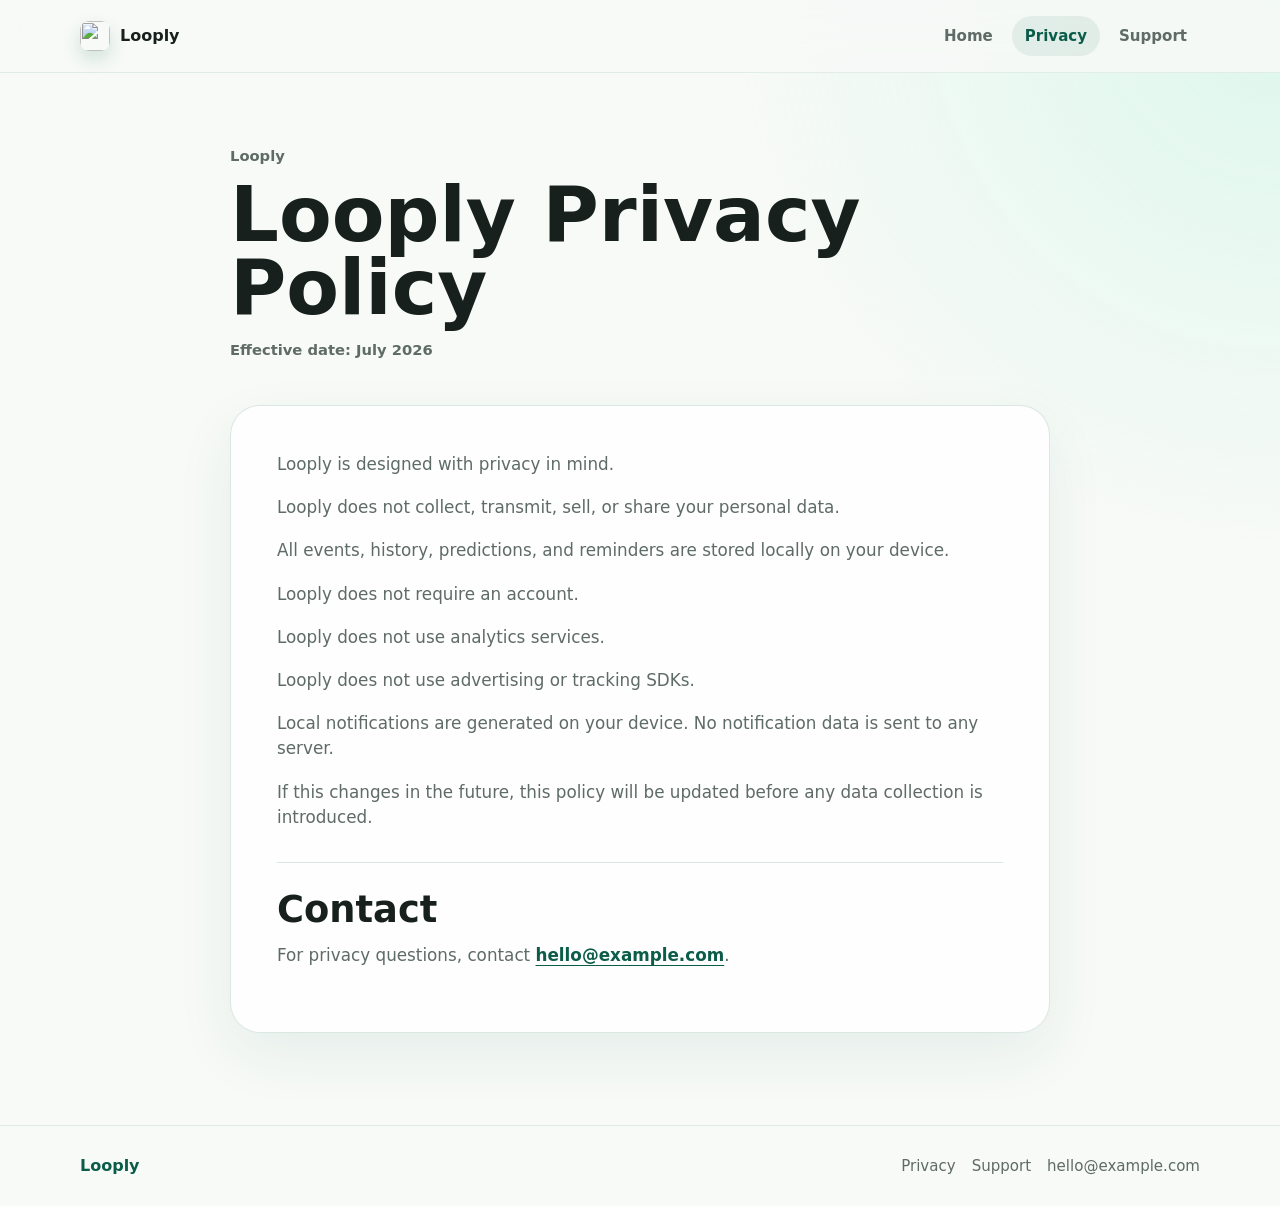
==== privacy.html @ 6af4e1fe "First upload" ====
<!doctype html>
<html lang="en">
  <head>
    <meta charset="utf-8">
    <meta name="viewport" content="width=device-width, initial-scale=1">
    <meta
      name="description"
      content="Looply privacy policy. Looply is designed with privacy in mind and stores app data locally on your device."
    >
    <title>Privacy Policy - Looply</title>
    <link rel="stylesheet" href="styles.css">
  </head>
  <body>
    <header class="site-header">
      <nav class="nav container" aria-label="Main navigation">
        <a class="brand" href="index.html" aria-label="Looply home">
          <img class="brand-mark" src="assets/looply-app-icon.png" alt="" width="30" height="30">
          <span>Looply</span>
        </a>
        <div class="nav-links">
          <a href="index.html">Home</a>
          <a href="privacy.html" aria-current="page">Privacy</a>
          <a href="support.html">Support</a>
        </div>
      </nav>
    </header>

    <main class="page-main">
      <article class="container content-page">
        <header class="page-header">
          <p class="app-name">Looply</p>
          <h1>Looply Privacy Policy</h1>
          <p class="effective-date">Effective date: July 2026</p>
        </header>

        <div class="policy-copy">
          <p>Looply is designed with privacy in mind.</p>
          <p>Looply does not collect, transmit, sell, or share your personal data.</p>
          <p>All events, history, predictions, and reminders are stored locally on your device.</p>
          <p>Looply does not require an account.</p>
          <p>Looply does not use analytics services.</p>
          <p>Looply does not use advertising or tracking SDKs.</p>
          <p>
            Local notifications are generated on your device. No notification data
            is sent to any server.
          </p>
          <p>
            If this changes in the future, this policy will be updated before any
            data collection is introduced.
          </p>

          <section aria-labelledby="contact-title">
            <h2 id="contact-title">Contact</h2>
            <p>
              For privacy questions, contact
              <a href="mailto:hello@example.com">hello@example.com</a>.
            </p>
          </section>
        </div>
      </article>
    </main>

    <footer class="site-footer">
      <div class="container footer-inner">
        <p>Looply</p>
        <div class="footer-links">
          <a href="privacy.html">Privacy</a>
          <a href="support.html">Support</a>
          <a href="mailto:hello@example.com">hello@example.com</a>
        </div>
      </div>
    </footer>
  </body>
</html>
---- styles.css ----
:root {
  --bg: #f7faf7;
  --surface: #ffffff;
  --surface-soft: #ecf7f2;
  --primary: #99f0d0;
  --primary-strong: #0b5c49;
  --text: #17201d;
  --muted: #5f6b66;
  --border: rgba(11, 92, 73, 0.14);
  --shadow: 0 24px 70px rgba(11, 92, 73, 0.13);
  --radius: 24px;
  --radius-sm: 16px;
  --container: 1120px;
}

* {
  box-sizing: border-box;
}

html {
  background: var(--bg);
  color: var(--text);
  font-family:
    Inter, ui-sans-serif, system-ui, -apple-system, BlinkMacSystemFont, "Segoe UI",
    sans-serif;
  line-height: 1.5;
  scroll-behavior: smooth;
}

body {
  margin: 0;
  min-width: 320px;
  background:
    radial-gradient(circle at top right, rgba(153, 240, 208, 0.28), transparent 34rem),
    var(--bg);
}

img,
svg {
  display: block;
  max-width: 100%;
}

a {
  color: inherit;
  text-decoration: none;
}

a:focus-visible,
button:focus-visible {
  outline: 3px solid rgba(11, 92, 73, 0.42);
  outline-offset: 4px;
}

.container {
  width: min(100% - 32px, var(--container));
  margin-inline: auto;
}

.site-header {
  position: sticky;
  top: 0;
  z-index: 10;
  background: rgba(247, 250, 247, 0.86);
  border-bottom: 1px solid rgba(11, 92, 73, 0.08);
  backdrop-filter: blur(18px);
}

.nav {
  display: flex;
  align-items: center;
  justify-content: space-between;
  gap: 24px;
  min-height: 72px;
}

.brand,
.nav-links,
.footer-links {
  display: flex;
  align-items: center;
}

.brand {
  gap: 10px;
  font-size: 1rem;
  font-weight: 760;
}

.brand-mark {
  width: 30px;
  height: 30px;
  border-radius: 9px;
  box-shadow: 0 8px 18px rgba(11, 92, 73, 0.16);
  object-fit: cover;
}

.nav-links {
  gap: 6px;
  color: var(--muted);
  font-size: 0.94rem;
  font-weight: 650;
}

.nav-links a {
  border-radius: 999px;
  padding: 9px 13px;
}

.nav-links a:hover,
.nav-links a[aria-current="page"] {
  background: rgba(11, 92, 73, 0.08);
  color: var(--primary-strong);
}

.hero {
  padding: 76px 0 72px;
}

.hero-grid {
  display: grid;
  grid-template-columns: minmax(0, 1.04fr) minmax(300px, 0.76fr);
  align-items: center;
  gap: clamp(44px, 7vw, 92px);
}

.hero-copy {
  max-width: 650px;
}

.app-icon {
  width: 76px;
  height: 76px;
  margin-bottom: 22px;
  border-radius: 22px;
  object-fit: cover;
  box-shadow: 0 18px 38px rgba(11, 92, 73, 0.22);
}

.app-name,
.effective-date {
  margin: 0 0 12px;
  color: var(--primary-strong);
  font-size: 0.92rem;
  font-weight: 780;
}

h1,
h2,
h3,
p {
  margin-top: 0;
}

h1 {
  max-width: 760px;
  margin-bottom: 20px;
  font-size: clamp(3rem, 8vw, 5.9rem);
  line-height: 0.95;
  font-weight: 820;
}

h2 {
  margin-bottom: 14px;
  font-size: clamp(2rem, 4vw, 3.3rem);
  line-height: 1.04;
  font-weight: 790;
}

h3 {
  margin-bottom: 10px;
  font-size: 1.16rem;
  line-height: 1.2;
}

.hero-subtitle,
.section-heading p,
.page-header p,
.policy-copy p,
.faq-item p,
.card p,
.privacy-panel p {
  color: var(--muted);
}

.hero-subtitle {
  max-width: 620px;
  margin-bottom: 28px;
  font-size: clamp(1.12rem, 2.3vw, 1.36rem);
}

.actions {
  display: flex;
  flex-wrap: wrap;
  gap: 12px;
}

.button {
  display: inline-flex;
  align-items: center;
  justify-content: center;
  min-height: 50px;
  border: 1px solid transparent;
  border-radius: 999px;
  padding: 0 22px;
  font-size: 0.98rem;
  font-weight: 760;
  transition:
    transform 160ms ease,
    box-shadow 160ms ease,
    background 160ms ease;
}

.button:hover {
  transform: translateY(-1px);
}

.button-primary {
  background: var(--primary-strong);
  color: #ffffff;
  box-shadow: 0 14px 28px rgba(11, 92, 73, 0.22);
}

.button-primary:hover {
  background: #084937;
}

.button-secondary {
  background: rgba(255, 255, 255, 0.72);
  border-color: var(--border);
  color: var(--primary-strong);
}

.button-secondary:hover {
  background: #ffffff;
  box-shadow: 0 12px 30px rgba(11, 92, 73, 0.1);
}

.phone-wrap {
  display: flex;
  justify-content: center;
}

.phone {
  position: relative;
  width: min(100%, 346px);
  min-height: 676px;
  border: 12px solid #17201d;
  border-radius: 48px;
  background: #17201d;
  box-shadow: var(--shadow);
}

.phone::before {
  content: "";
  position: absolute;
  inset: -5px;
  z-index: -1;
  border-radius: 54px;
  background: linear-gradient(145deg, rgba(153, 240, 208, 0.7), rgba(11, 92, 73, 0.08));
}

.phone-top {
  position: absolute;
  top: 13px;
  left: 50%;
  z-index: 2;
  width: 86px;
  height: 25px;
  border-radius: 999px;
  background: #17201d;
  transform: translateX(-50%);
}

.phone-screen {
  min-height: 652px;
  border-radius: 36px;
  padding: 66px 22px 24px;
  background:
    radial-gradient(circle at top right, rgba(153, 240, 208, 0.35), transparent 16rem),
    #f8fbf8;
}

.screen-header {
  display: flex;
  align-items: center;
  justify-content: space-between;
  margin-bottom: 22px;
  color: var(--text);
  font-size: 1.52rem;
  font-weight: 800;
}

.screen-dot {
  width: 13px;
  height: 13px;
  border-radius: 50%;
  background: var(--primary);
  box-shadow: 0 0 0 8px rgba(153, 240, 208, 0.24);
}

.event-card {
  display: grid;
  grid-template-columns: 48px 1fr;
  align-items: center;
  gap: 14px;
  margin-bottom: 14px;
  border: 1px solid rgba(11, 92, 73, 0.1);
  border-radius: 22px;
  padding: 16px;
  background: #ffffff;
  box-shadow: 0 16px 36px rgba(11, 92, 73, 0.09);
}

.muted-card {
  opacity: 0.78;
}

.event-icon {
  width: 48px;
  height: 48px;
  border-radius: 17px;
  background:
    linear-gradient(var(--primary-strong), var(--primary-strong)) 50% 50% / 20px 4px no-repeat,
    linear-gradient(var(--primary-strong), var(--primary-strong)) 50% 50% / 4px 20px no-repeat,
    var(--surface-soft);
}

.event-icon.small {
  background:
    radial-gradient(circle at 50% 42%, var(--primary-strong) 0 6px, transparent 7px),
    var(--surface-soft);
}

.event-card p {
  margin-bottom: 3px;
  color: var(--text);
  font-weight: 760;
}

.event-card span {
  color: var(--muted);
  font-size: 0.93rem;
  font-weight: 620;
}

.phone-button {
  display: flex;
  align-items: center;
  justify-content: center;
  min-height: 52px;
  margin-top: 28px;
  border-radius: 18px;
  background: var(--primary-strong);
  color: #ffffff;
  font-weight: 780;
}

.section {
  padding: 82px 0;
}

.section-soft {
  background: rgba(236, 247, 242, 0.76);
}

.section-heading {
  max-width: 680px;
  margin: 0 auto 36px;
  text-align: center;
}

.section-heading.align-left {
  margin: 0;
  text-align: left;
}

.card-grid {
  display: grid;
  gap: 18px;
}

.card-grid.three {
  grid-template-columns: repeat(3, minmax(0, 1fr));
}

.card {
  border: 1px solid var(--border);
  border-radius: var(--radius);
  padding: 28px;
  background: rgba(255, 255, 255, 0.76);
  box-shadow: 0 18px 46px rgba(11, 92, 73, 0.07);
}

.step-number {
  display: inline-block;
  margin-bottom: 34px;
  color: var(--primary-strong);
  font-size: 0.86rem;
  font-weight: 820;
}

.split-section {
  display: grid;
  grid-template-columns: 0.85fr 1.15fr;
  align-items: start;
  gap: clamp(32px, 7vw, 84px);
}

.use-list {
  display: grid;
  grid-template-columns: repeat(2, minmax(0, 1fr));
  gap: 14px;
  margin: 0;
  padding: 0;
  list-style: none;
}

.use-list li {
  min-height: 72px;
  border: 1px solid var(--border);
  border-radius: var(--radius-sm);
  padding: 22px 20px;
  background: rgba(255, 255, 255, 0.72);
  color: var(--primary-strong);
  font-weight: 760;
}

.privacy-panel,
.final-cta-inner {
  border: 1px solid var(--border);
  border-radius: 30px;
  background: var(--surface);
  box-shadow: 0 22px 60px rgba(11, 92, 73, 0.08);
}

.privacy-panel {
  display: flex;
  align-items: center;
  justify-content: space-between;
  gap: 24px;
  padding: clamp(28px, 5vw, 48px);
}

.privacy-panel h2,
.privacy-panel p {
  max-width: 720px;
}

.text-link {
  flex: 0 0 auto;
  color: var(--primary-strong);
  font-weight: 780;
}

.text-link:hover {
  text-decoration: underline;
  text-underline-offset: 4px;
}

.final-cta {
  padding: 34px 0 92px;
}

.final-cta-inner {
  display: flex;
  align-items: center;
  justify-content: space-between;
  gap: 24px;
  padding: clamp(30px, 5vw, 54px);
  background:
    radial-gradient(circle at top right, rgba(153, 240, 208, 0.42), transparent 26rem),
    #ffffff;
}

.final-cta h2 {
  margin: 0;
}

.site-footer {
  border-top: 1px solid rgba(11, 92, 73, 0.1);
  padding: 28px 0;
  color: var(--muted);
}

.footer-inner {
  display: flex;
  align-items: center;
  justify-content: space-between;
  gap: 24px;
}

.footer-inner p {
  margin: 0;
  color: var(--primary-strong);
  font-weight: 780;
}

.footer-links {
  flex-wrap: wrap;
  justify-content: flex-end;
  gap: 16px;
  font-size: 0.94rem;
}

.footer-links a:hover {
  color: var(--primary-strong);
}

.page-main {
  padding: 72px 0 92px;
}

.content-page {
  max-width: 820px;
}

.page-header {
  margin-bottom: 44px;
}

.page-header h1 {
  margin-bottom: 14px;
  font-size: clamp(2.6rem, 7vw, 4.8rem);
}

.policy-copy,
.faq {
  border: 1px solid var(--border);
  border-radius: 30px;
  padding: clamp(26px, 5vw, 46px);
  background: rgba(255, 255, 255, 0.78);
  box-shadow: 0 22px 60px rgba(11, 92, 73, 0.07);
}

.policy-copy p {
  margin-bottom: 18px;
  font-size: 1.05rem;
}

.policy-copy section {
  margin-top: 32px;
  padding-top: 28px;
  border-top: 1px solid var(--border);
}

.policy-copy h2,
.faq h2 {
  font-size: clamp(1.7rem, 4vw, 2.3rem);
}

.policy-copy a,
.page-header a:not(.button),
.faq a {
  color: var(--primary-strong);
  font-weight: 760;
  text-decoration: underline;
  text-underline-offset: 4px;
}

.faq {
  display: grid;
  gap: 18px;
}

.faq-item {
  border-top: 1px solid var(--border);
  padding-top: 20px;
}

.faq-item:first-of-type {
  border-top: 0;
  padding-top: 0;
}

.faq-item h3 {
  margin-bottom: 6px;
}

.faq-item p {
  margin-bottom: 0;
}

@media (max-width: 860px) {
  .hero {
    padding-top: 50px;
  }

  .hero-grid,
  .split-section,
  .card-grid.three {
    grid-template-columns: 1fr;
  }

  .hero-copy {
    max-width: none;
  }

  .phone {
    width: min(100%, 330px);
    min-height: 640px;
  }

  .phone-screen {
    min-height: 616px;
  }

  .privacy-panel,
  .final-cta-inner,
  .footer-inner {
    align-items: flex-start;
    flex-direction: column;
  }

  .footer-links {
    justify-content: flex-start;
  }
}

@media (max-width: 560px) {
  .container {
    width: min(100% - 24px, var(--container));
  }

  .nav {
    align-items: flex-start;
    flex-direction: column;
    justify-content: center;
    min-height: 98px;
    gap: 10px;
  }

  .nav-links {
    width: 100%;
    justify-content: space-between;
  }

  .nav-links a {
    padding: 8px 10px;
  }

  h1 {
    font-size: clamp(2.75rem, 16vw, 4rem);
  }

  .actions,
  .button {
    width: 100%;
  }

  .section {
    padding: 62px 0;
  }

  .use-list {
    grid-template-columns: 1fr;
  }

  .phone {
    border-width: 10px;
    border-radius: 42px;
    min-height: 594px;
  }

  .phone-screen {
    min-height: 572px;
    padding: 60px 16px 20px;
    border-radius: 31px;
  }

  .screen-header {
    font-size: 1.34rem;
  }

  .event-card {
    grid-template-columns: 42px 1fr;
    padding: 14px;
  }

  .event-icon {
    width: 42px;
    height: 42px;
    border-radius: 15px;
  }

  .policy-copy,
  .faq {
    border-radius: 24px;
  }
}
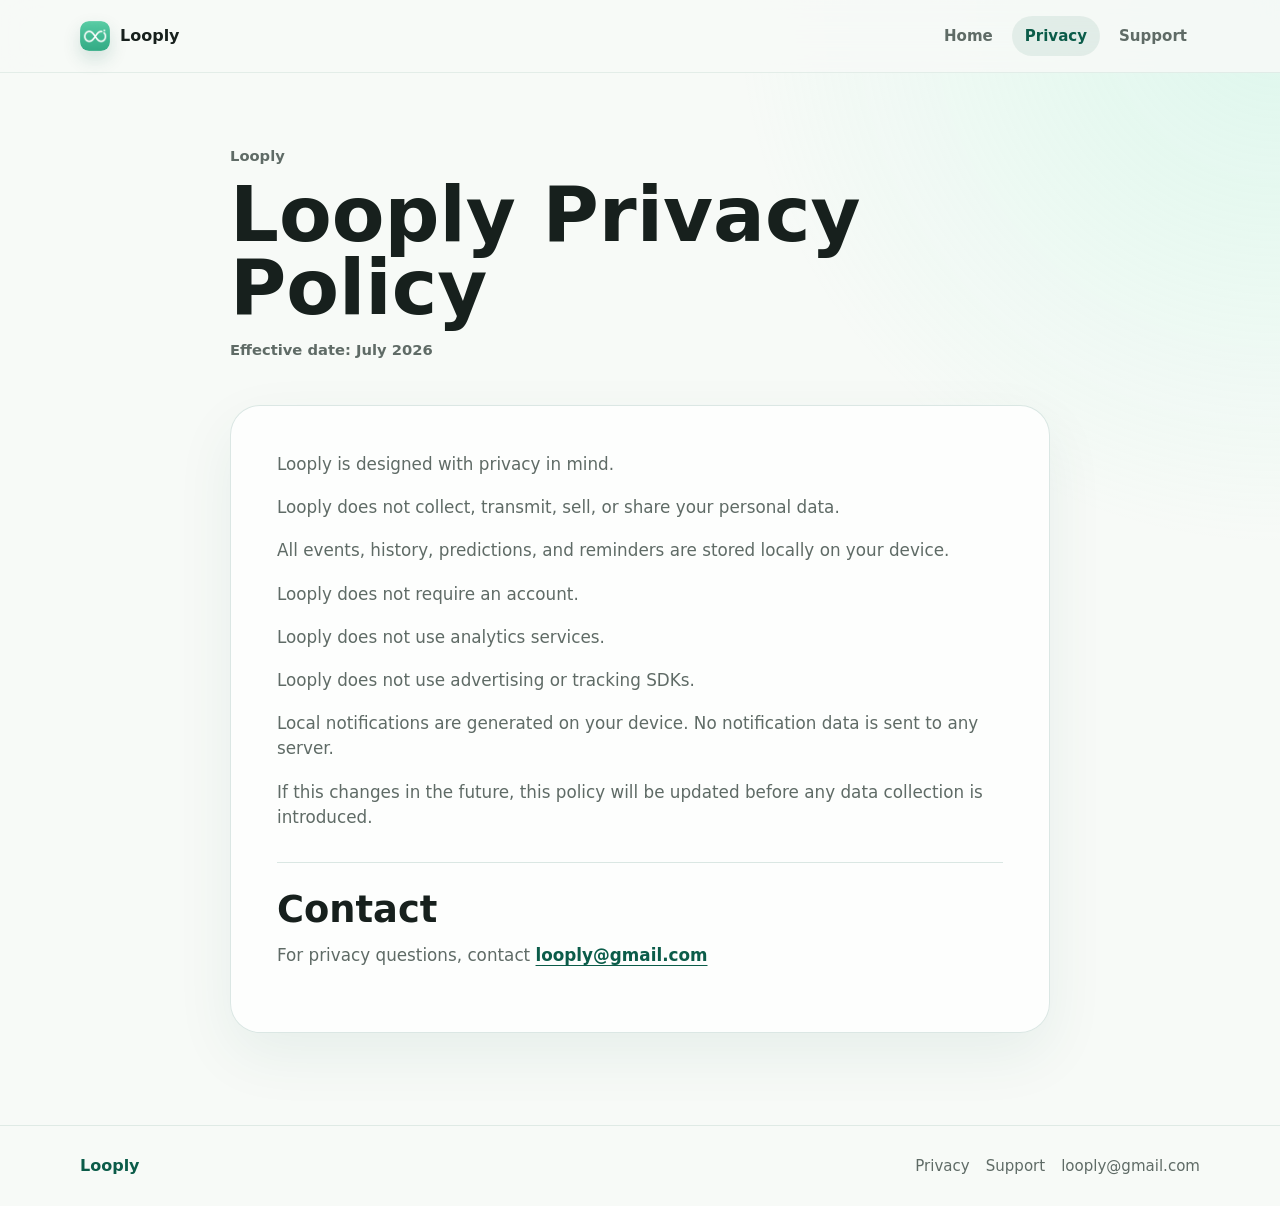
==== commit da761ee6: "Updated contact email" ====
--- a/privacy.html
+++ b/privacy.html
@@ -53,7 +53,7 @@
             <h2 id="contact-title">Contact</h2>
             <p>
               For privacy questions, contact
-              <a href="mailto:hello@example.com">hello@example.com</a>.
+              <a href="mailto:looply@gmail.com">looply@gmail.com</a>
             </p>
           </section>
         </div>
@@ -66,7 +66,7 @@
         <div class="footer-links">
           <a href="privacy.html">Privacy</a>
           <a href="support.html">Support</a>
-          <a href="mailto:hello@example.com">hello@example.com</a>
+          <a href="mailto:looply@gmail.com">looply@gmail.com</a>
         </div>
       </div>
     </footer>
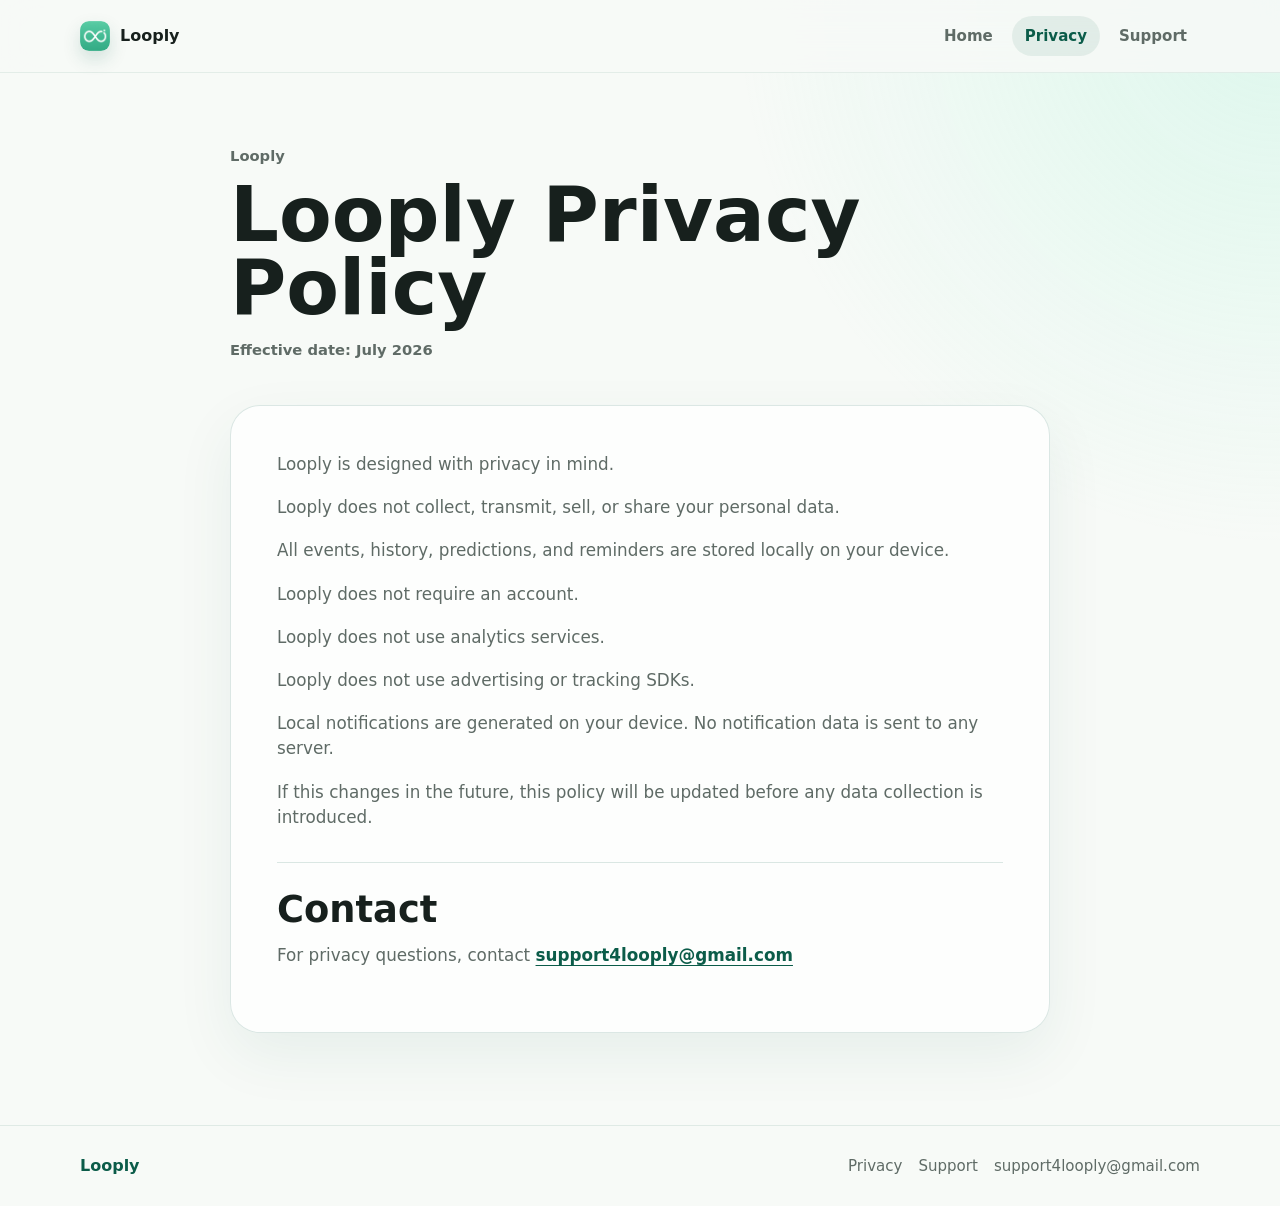
==== commit 15c6e732: "Changed email address" ====
--- a/privacy.html
+++ b/privacy.html
@@ -53,7 +53,7 @@
             <h2 id="contact-title">Contact</h2>
             <p>
               For privacy questions, contact
-              <a href="mailto:looply@gmail.com">looply@gmail.com</a>
+              <a href="mailto:support4looply@gmail.com">support4looply@gmail.com</a>
             </p>
           </section>
         </div>
@@ -66,7 +66,7 @@
         <div class="footer-links">
           <a href="privacy.html">Privacy</a>
           <a href="support.html">Support</a>
-          <a href="mailto:looply@gmail.com">looply@gmail.com</a>
+          <a href="mailto:support4looply@gmail.com">support4looply@gmail.com</a>
         </div>
       </div>
     </footer>
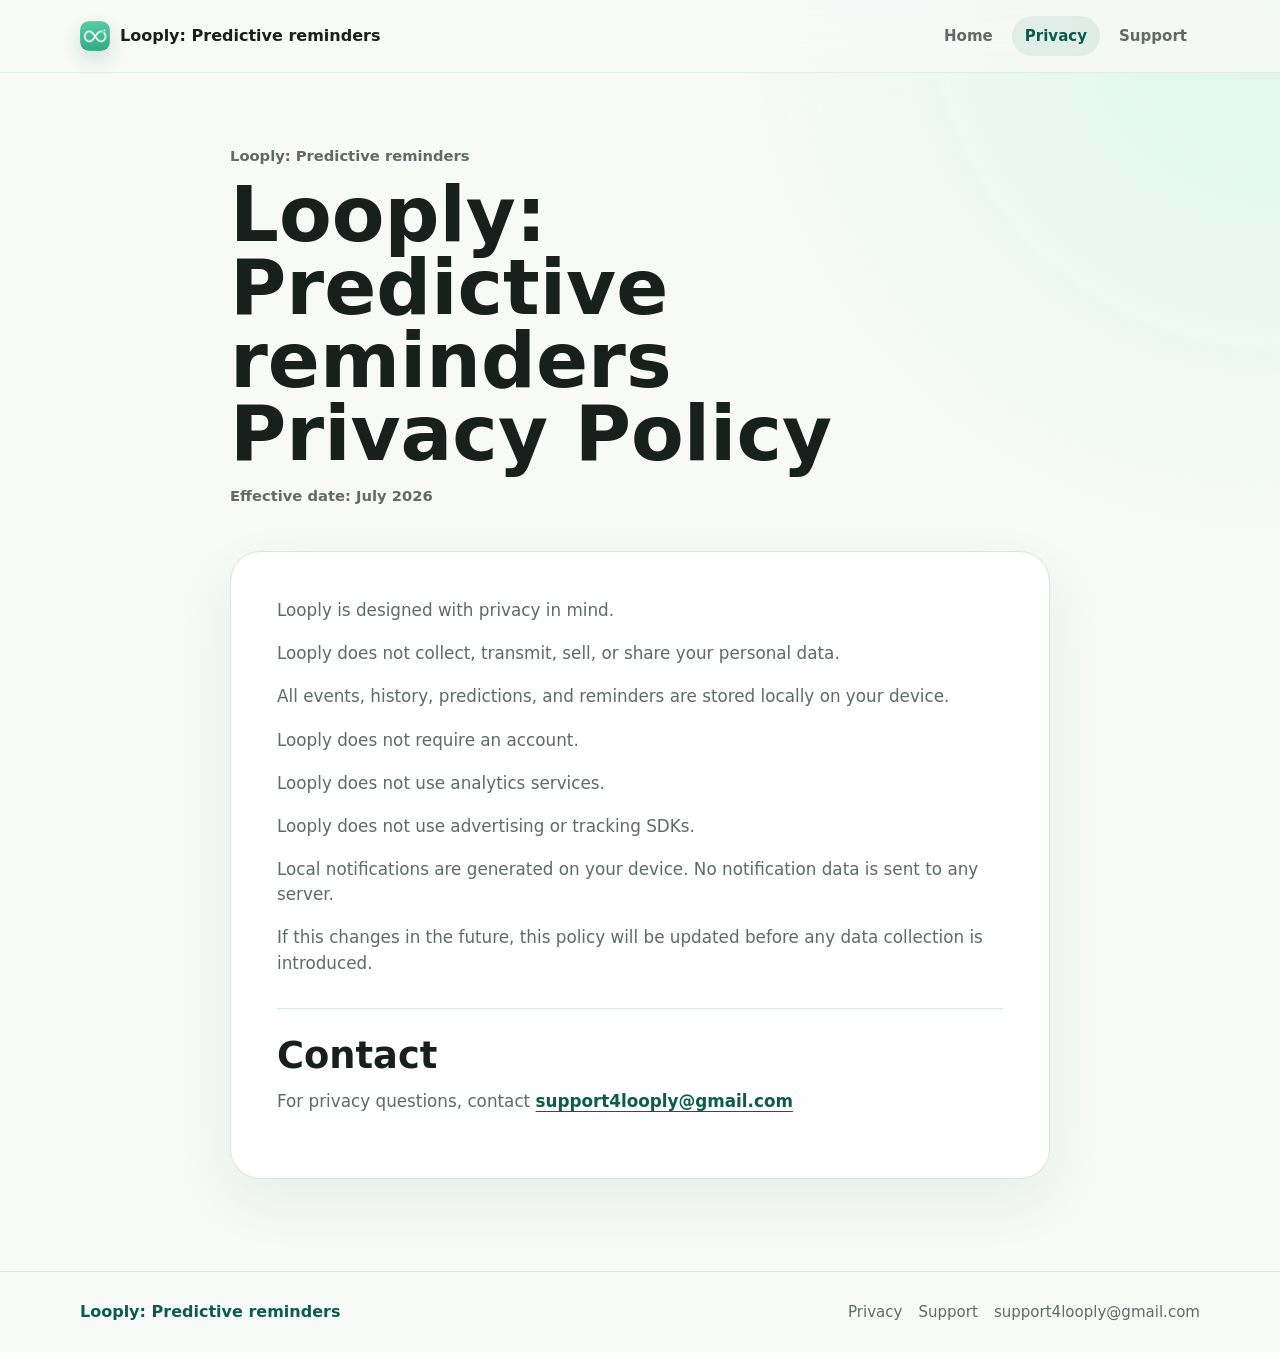
==== commit 55b5e28f: "Changed app name and release announcement" ====
--- a/privacy.html
+++ b/privacy.html
@@ -5,17 +5,17 @@
     <meta name="viewport" content="width=device-width, initial-scale=1">
     <meta
       name="description"
-      content="Looply privacy policy. Looply is designed with privacy in mind and stores app data locally on your device."
+      content="Looply: Predictive reminders privacy policy. The app is designed with privacy in mind and stores app data locally on your device."
     >
-    <title>Privacy Policy - Looply</title>
+    <title>Privacy Policy — Looply: Predictive reminders</title>
     <link rel="stylesheet" href="styles.css">
   </head>
   <body>
     <header class="site-header">
       <nav class="nav container" aria-label="Main navigation">
-        <a class="brand" href="index.html" aria-label="Looply home">
+        <a class="brand" href="index.html" aria-label="Looply: Predictive reminders home">
           <img class="brand-mark" src="assets/looply-app-icon.png" alt="" width="30" height="30">
-          <span>Looply</span>
+          <span>Looply: Predictive reminders</span>
         </a>
         <div class="nav-links">
           <a href="index.html">Home</a>
@@ -28,8 +28,8 @@
     <main class="page-main">
       <article class="container content-page">
         <header class="page-header">
-          <p class="app-name">Looply</p>
-          <h1>Looply Privacy Policy</h1>
+          <p class="app-name">Looply: Predictive reminders</p>
+          <h1>Looply: Predictive reminders Privacy Policy</h1>
           <p class="effective-date">Effective date: July 2026</p>
         </header>
 
@@ -62,7 +62,7 @@
 
     <footer class="site-footer">
       <div class="container footer-inner">
-        <p>Looply</p>
+        <p>Looply: Predictive reminders</p>
         <div class="footer-links">
           <a href="privacy.html">Privacy</a>
           <a href="support.html">Support</a>
--- a/styles.css
+++ b/styles.css
@@ -179,7 +179,8 @@
 .policy-copy p,
 .faq-item p,
 .card p,
-.privacy-panel p {
+.privacy-panel p,
+.release-card p {
   color: var(--muted);
 }
 
@@ -243,9 +244,10 @@
 
 .phone {
   position: relative;
-  width: min(100%, 346px);
-  min-height: 676px;
-  border: 12px solid #17201d;
+  width: min(100%, 342px);
+  aspect-ratio: 1242 / 2688;
+  overflow: hidden;
+  border: 10px solid #17201d;
   border-radius: 48px;
   background: #17201d;
   box-shadow: var(--shadow);
@@ -260,100 +262,56 @@
   background: linear-gradient(145deg, rgba(153, 240, 208, 0.7), rgba(11, 92, 73, 0.08));
 }
 
-.phone-top {
-  position: absolute;
-  top: 13px;
-  left: 50%;
-  z-index: 2;
-  width: 86px;
-  height: 25px;
-  border-radius: 999px;
-  background: #17201d;
-  transform: translateX(-50%);
-}
-
-.phone-screen {
-  min-height: 652px;
-  border-radius: 36px;
-  padding: 66px 22px 24px;
+.phone-screenshot {
+  display: block;
+  width: 100%;
+  height: 100%;
+  border-radius: 37px;
+  object-fit: cover;
+}
+
+.release-announcement {
+  padding: 0 0 10px;
+}
+
+.release-card {
+  display: flex;
+  align-items: center;
+  justify-content: space-between;
+  gap: 28px;
+  border: 1px solid rgba(11, 92, 73, 0.2);
+  border-radius: 30px;
+  padding: clamp(26px, 5vw, 44px);
   background:
-    radial-gradient(circle at top right, rgba(153, 240, 208, 0.35), transparent 16rem),
-    #f8fbf8;
-}
-
-.screen-header {
-  display: flex;
-  align-items: center;
-  justify-content: space-between;
-  margin-bottom: 22px;
-  color: var(--text);
-  font-size: 1.52rem;
-  font-weight: 800;
-}
-
-.screen-dot {
-  width: 13px;
-  height: 13px;
-  border-radius: 50%;
-  background: var(--primary);
-  box-shadow: 0 0 0 8px rgba(153, 240, 208, 0.24);
-}
-
-.event-card {
-  display: grid;
-  grid-template-columns: 48px 1fr;
-  align-items: center;
-  gap: 14px;
-  margin-bottom: 14px;
-  border: 1px solid rgba(11, 92, 73, 0.1);
-  border-radius: 22px;
-  padding: 16px;
-  background: #ffffff;
-  box-shadow: 0 16px 36px rgba(11, 92, 73, 0.09);
-}
-
-.muted-card {
-  opacity: 0.78;
-}
-
-.event-icon {
-  width: 48px;
-  height: 48px;
-  border-radius: 17px;
-  background:
-    linear-gradient(var(--primary-strong), var(--primary-strong)) 50% 50% / 20px 4px no-repeat,
-    linear-gradient(var(--primary-strong), var(--primary-strong)) 50% 50% / 4px 20px no-repeat,
+    radial-gradient(circle at top right, rgba(153, 240, 208, 0.48), transparent 24rem),
     var(--surface-soft);
-}
-
-.event-icon.small {
-  background:
-    radial-gradient(circle at 50% 42%, var(--primary-strong) 0 6px, transparent 7px),
-    var(--surface-soft);
-}
-
-.event-card p {
-  margin-bottom: 3px;
-  color: var(--text);
-  font-weight: 760;
-}
-
-.event-card span {
-  color: var(--muted);
-  font-size: 0.93rem;
-  font-weight: 620;
-}
-
-.phone-button {
-  display: flex;
-  align-items: center;
-  justify-content: center;
-  min-height: 52px;
-  margin-top: 28px;
-  border-radius: 18px;
-  background: var(--primary-strong);
-  color: #ffffff;
-  font-weight: 780;
+  box-shadow: 0 20px 55px rgba(11, 92, 73, 0.09);
+}
+
+.release-card h2 {
+  margin-bottom: 12px;
+  max-width: 720px;
+  font-size: clamp(1.9rem, 4vw, 3rem);
+}
+
+.release-card p:last-child {
+  max-width: 680px;
+  margin-bottom: 0;
+  font-size: 1.08rem;
+}
+
+.release-kicker {
+  margin-bottom: 12px;
+  color: var(--primary-strong) !important;
+  font-size: 0.86rem;
+  font-weight: 820;
+  letter-spacing: 0.04em;
+  text-transform: uppercase;
+}
+
+.release-card .button {
+  flex: 0 0 auto;
+  white-space: nowrap;
 }
 
 .section {
@@ -598,14 +556,10 @@
 
   .phone {
     width: min(100%, 330px);
-    min-height: 640px;
-  }
-
-  .phone-screen {
-    min-height: 616px;
   }
 
   .privacy-panel,
+  .release-card,
   .final-cta-inner,
   .footer-inner {
     align-items: flex-start;
@@ -659,28 +613,10 @@
   .phone {
     border-width: 10px;
     border-radius: 42px;
-    min-height: 594px;
-  }
-
-  .phone-screen {
-    min-height: 572px;
-    padding: 60px 16px 20px;
-    border-radius: 31px;
-  }
-
-  .screen-header {
-    font-size: 1.34rem;
-  }
-
-  .event-card {
-    grid-template-columns: 42px 1fr;
-    padding: 14px;
-  }
-
-  .event-icon {
-    width: 42px;
-    height: 42px;
-    border-radius: 15px;
+  }
+
+  .phone-screenshot {
+    border-radius: 32px;
   }
 
   .policy-copy,
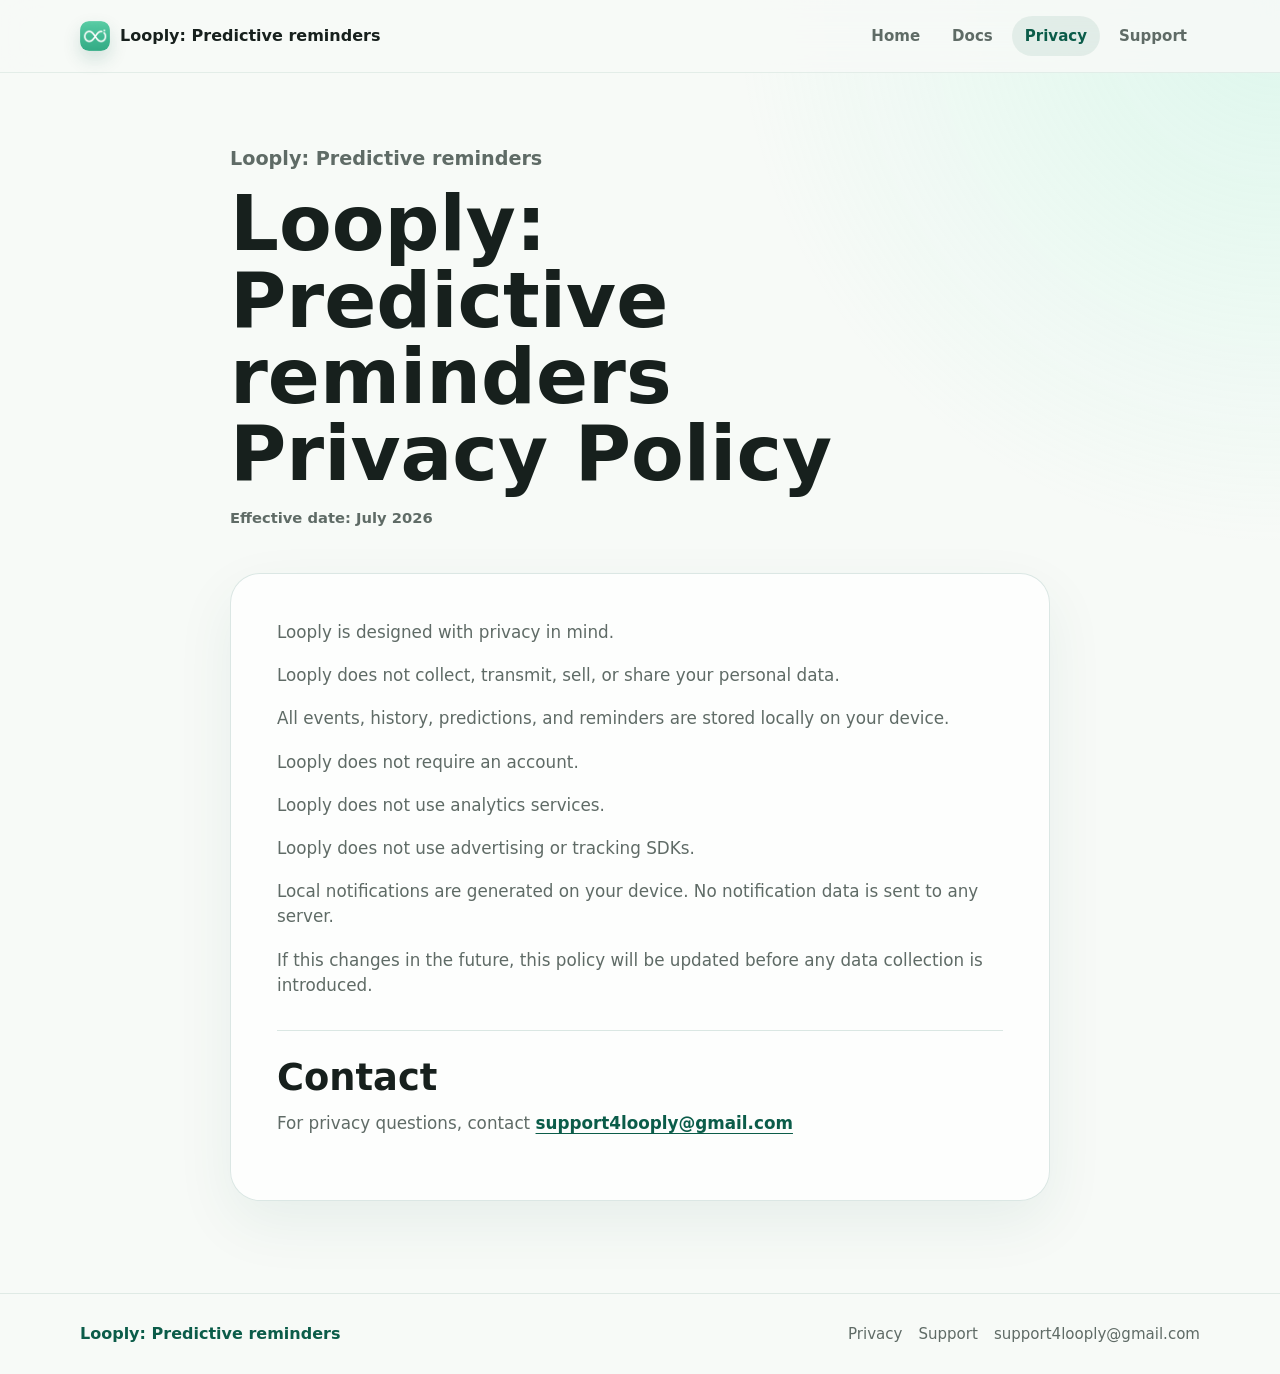
==== commit ff5bbd11: "Design updates and docu placeholder" ====
--- a/privacy.html
+++ b/privacy.html
@@ -19,6 +19,7 @@
         </a>
         <div class="nav-links">
           <a href="index.html">Home</a>
+          <a href="docs.html">Docs</a>
           <a href="privacy.html" aria-current="page">Privacy</a>
           <a href="support.html">Support</a>
         </div>
--- a/styles.css
+++ b/styles.css
@@ -137,7 +137,13 @@
   box-shadow: 0 18px 38px rgba(11, 92, 73, 0.22);
 }
 
-.app-name,
+.app-name {
+  margin: 0 0 12px;
+  color: var(--primary-strong);
+  font-size: clamp(1.1rem, 1.5vw, 1.35rem);
+  font-weight: 780;
+}
+
 .effective-date {
   margin: 0 0 12px;
   color: var(--primary-strong);
@@ -155,8 +161,8 @@
 h1 {
   max-width: 760px;
   margin-bottom: 20px;
-  font-size: clamp(3rem, 8vw, 5.9rem);
-  line-height: 0.95;
+  font-size: clamp(2.25rem, 4vw, 3.5rem);
+  line-height: 1;
   font-weight: 820;
 }
 
@@ -594,7 +600,7 @@
   }
 
   h1 {
-    font-size: clamp(2.75rem, 16vw, 4rem);
+    font-size: clamp(2.25rem, 10vw, 3rem);
   }
 
   .actions,
